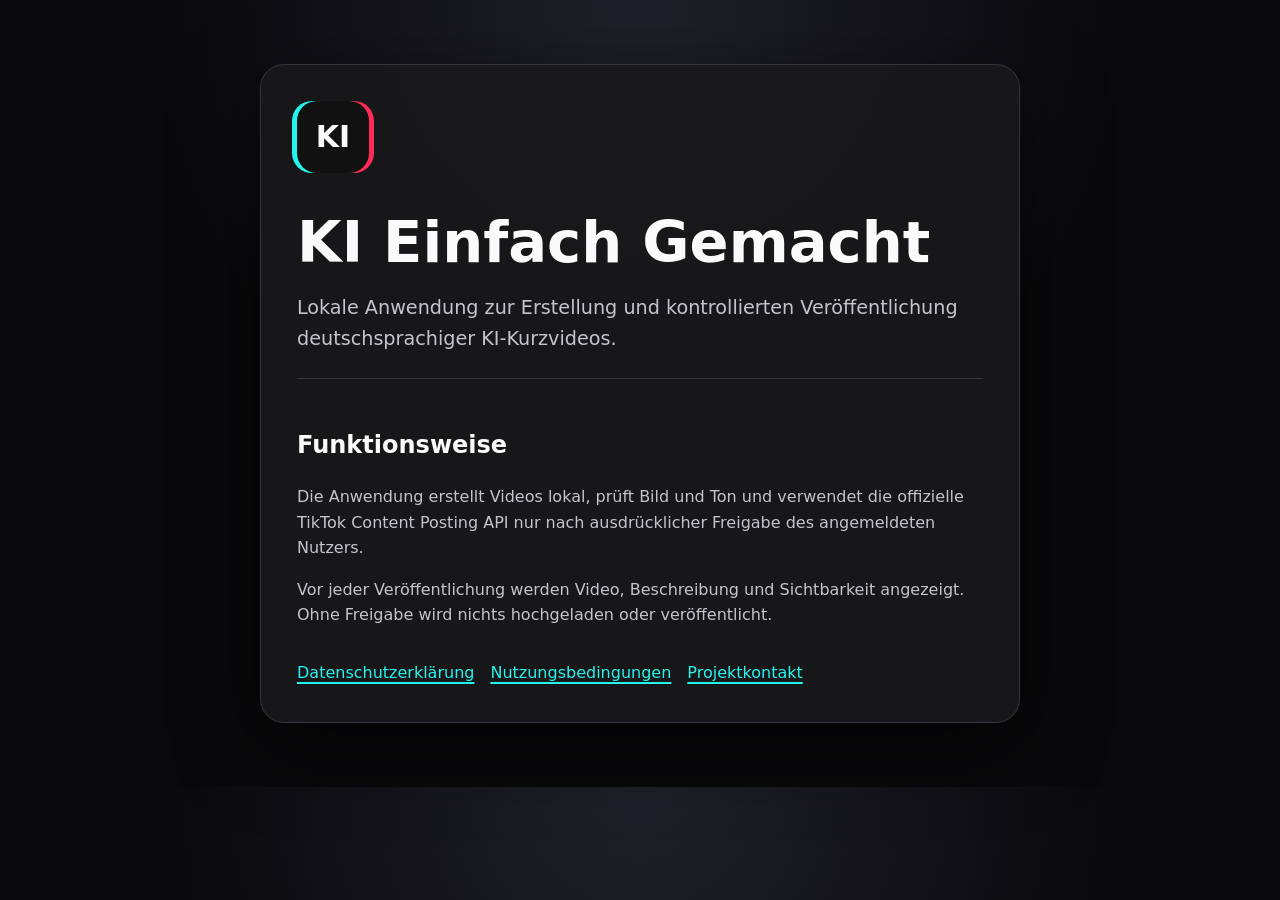
==== index.html @ 52e470fc "Add TikTok app information and legal pages" ====
<!doctype html>
<html lang="de">
<head>
  <meta charset="utf-8">
  <meta name="viewport" content="width=device-width,initial-scale=1">
  <title>KI Einfach Gemacht</title>
  <link rel="stylesheet" href="style.css">
</head>
<body>
  <main>
    <div class="mark">KI</div>
    <h1>KI Einfach Gemacht</h1>
    <p class="lead">Lokale Anwendung zur Erstellung und kontrollierten Veröffentlichung deutschsprachiger KI-Kurzvideos.</p>
    <section>
      <h2>Funktionsweise</h2>
      <p>Die Anwendung erstellt Videos lokal, prüft Bild und Ton und verwendet die offizielle TikTok Content Posting API nur nach ausdrücklicher Freigabe des angemeldeten Nutzers.</p>
      <p>Vor jeder Veröffentlichung werden Video, Beschreibung und Sichtbarkeit angezeigt. Ohne Freigabe wird nichts hochgeladen oder veröffentlicht.</p>
    </section>
    <nav><a href="privacy.html">Datenschutzerklärung</a><a href="terms.html">Nutzungsbedingungen</a><a href="https://github.com/singel544415/ki-einfach-gemacht-app">Projektkontakt</a></nav>
  </main>
</body>
</html>
---- style.css ----
:root{color-scheme:dark;--bg:#09090b;--card:#18181b;--text:#fafafa;--muted:#c4c4cc;--cyan:#25f4ee;--pink:#fe2c55}*{box-sizing:border-box}body{margin:0;background:radial-gradient(circle at top,#20202a,var(--bg) 48%);color:var(--text);font-family:system-ui,-apple-system,sans-serif;line-height:1.6}main{width:min(760px,calc(100% - 32px));margin:64px auto;padding:36px;background:rgba(24,24,27,.92);border:1px solid #34343c;border-radius:24px;box-shadow:0 24px 80px #0008}.mark{display:grid;place-items:center;width:72px;height:72px;border-radius:20px;background:#111;font-weight:900;font-size:30px;box-shadow:-5px 0 var(--cyan),5px 0 var(--pink)}h1{font-size:clamp(2rem,7vw,3.6rem);line-height:1.05;margin:.7em 0 .3em}h2{margin-top:1.6em}p{color:var(--muted)}.lead{font-size:1.2rem}nav{display:flex;flex-wrap:wrap;gap:16px;margin-top:32px}a{color:var(--cyan);text-decoration-thickness:2px;text-underline-offset:4px}section{border-top:1px solid #34343c;margin-top:24px;padding-top:8px}@media(max-width:520px){main{margin:20px auto;padding:24px;border-radius:18px}}
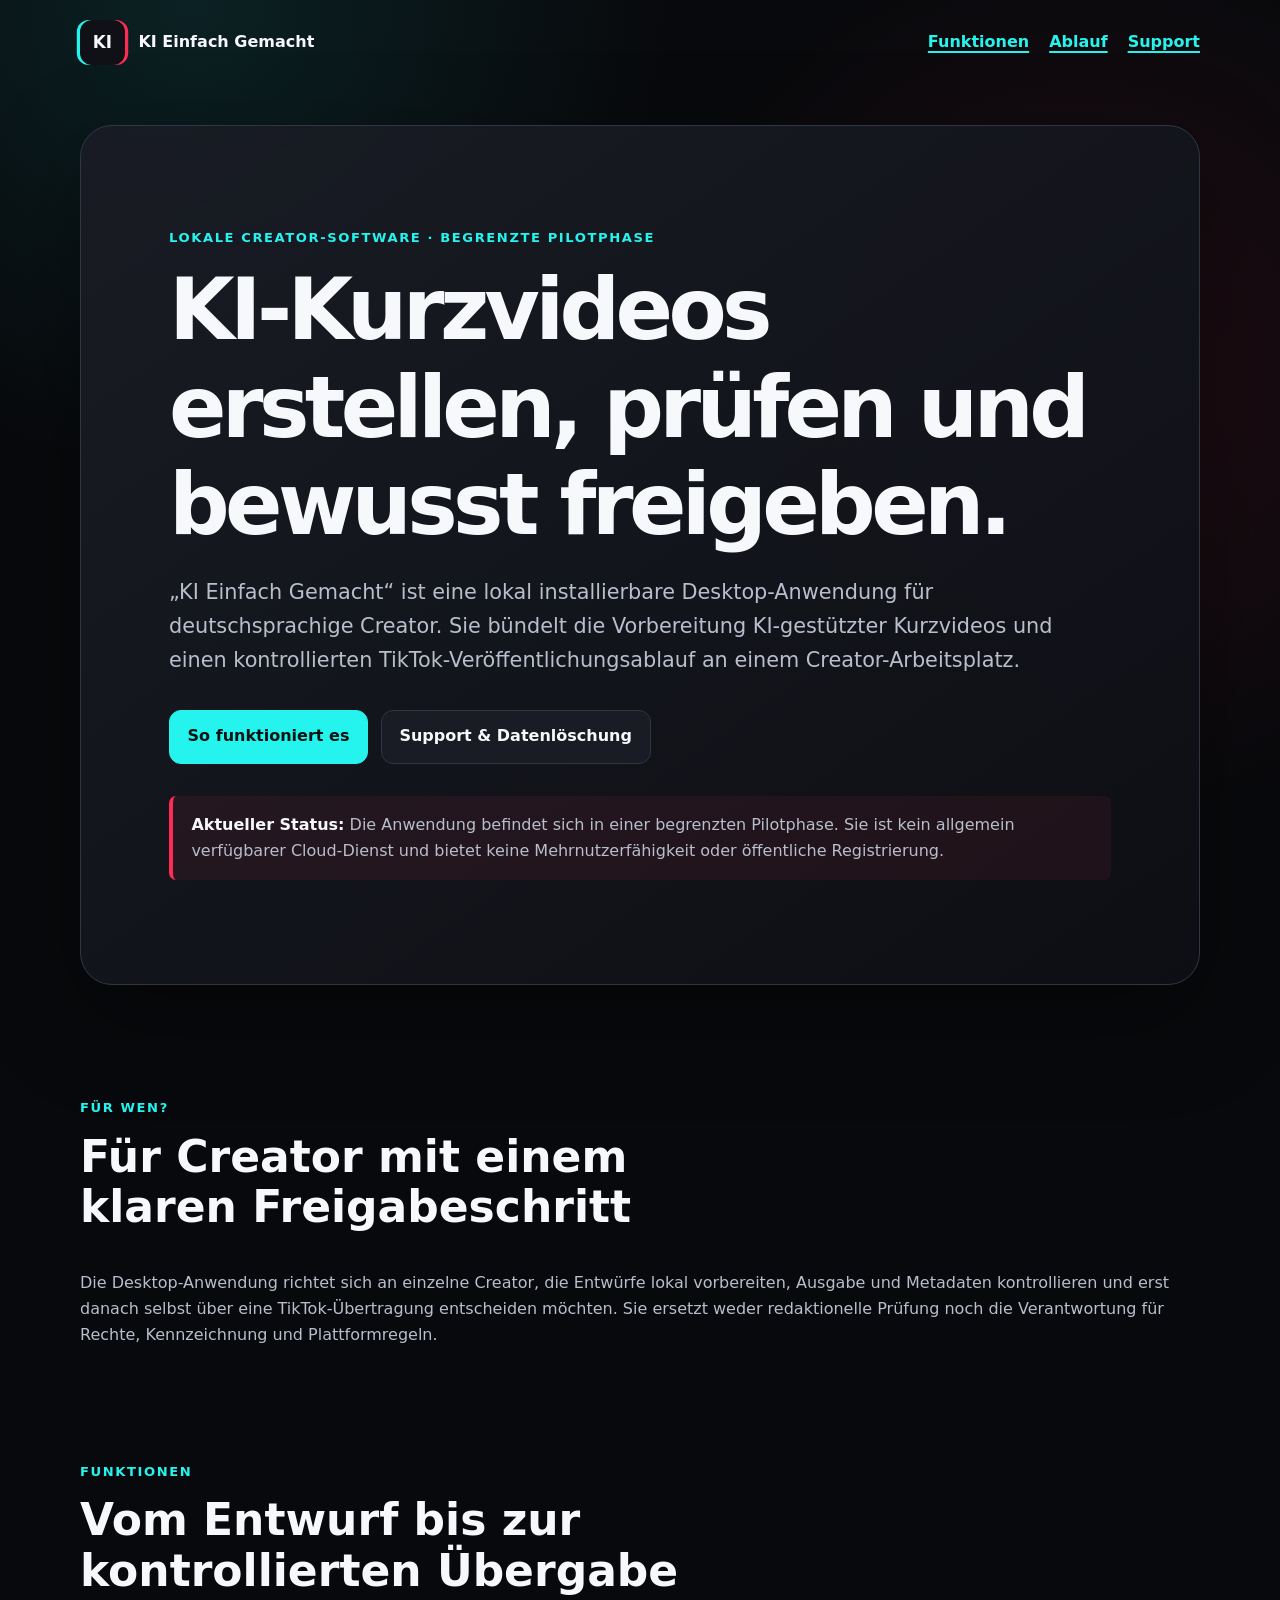
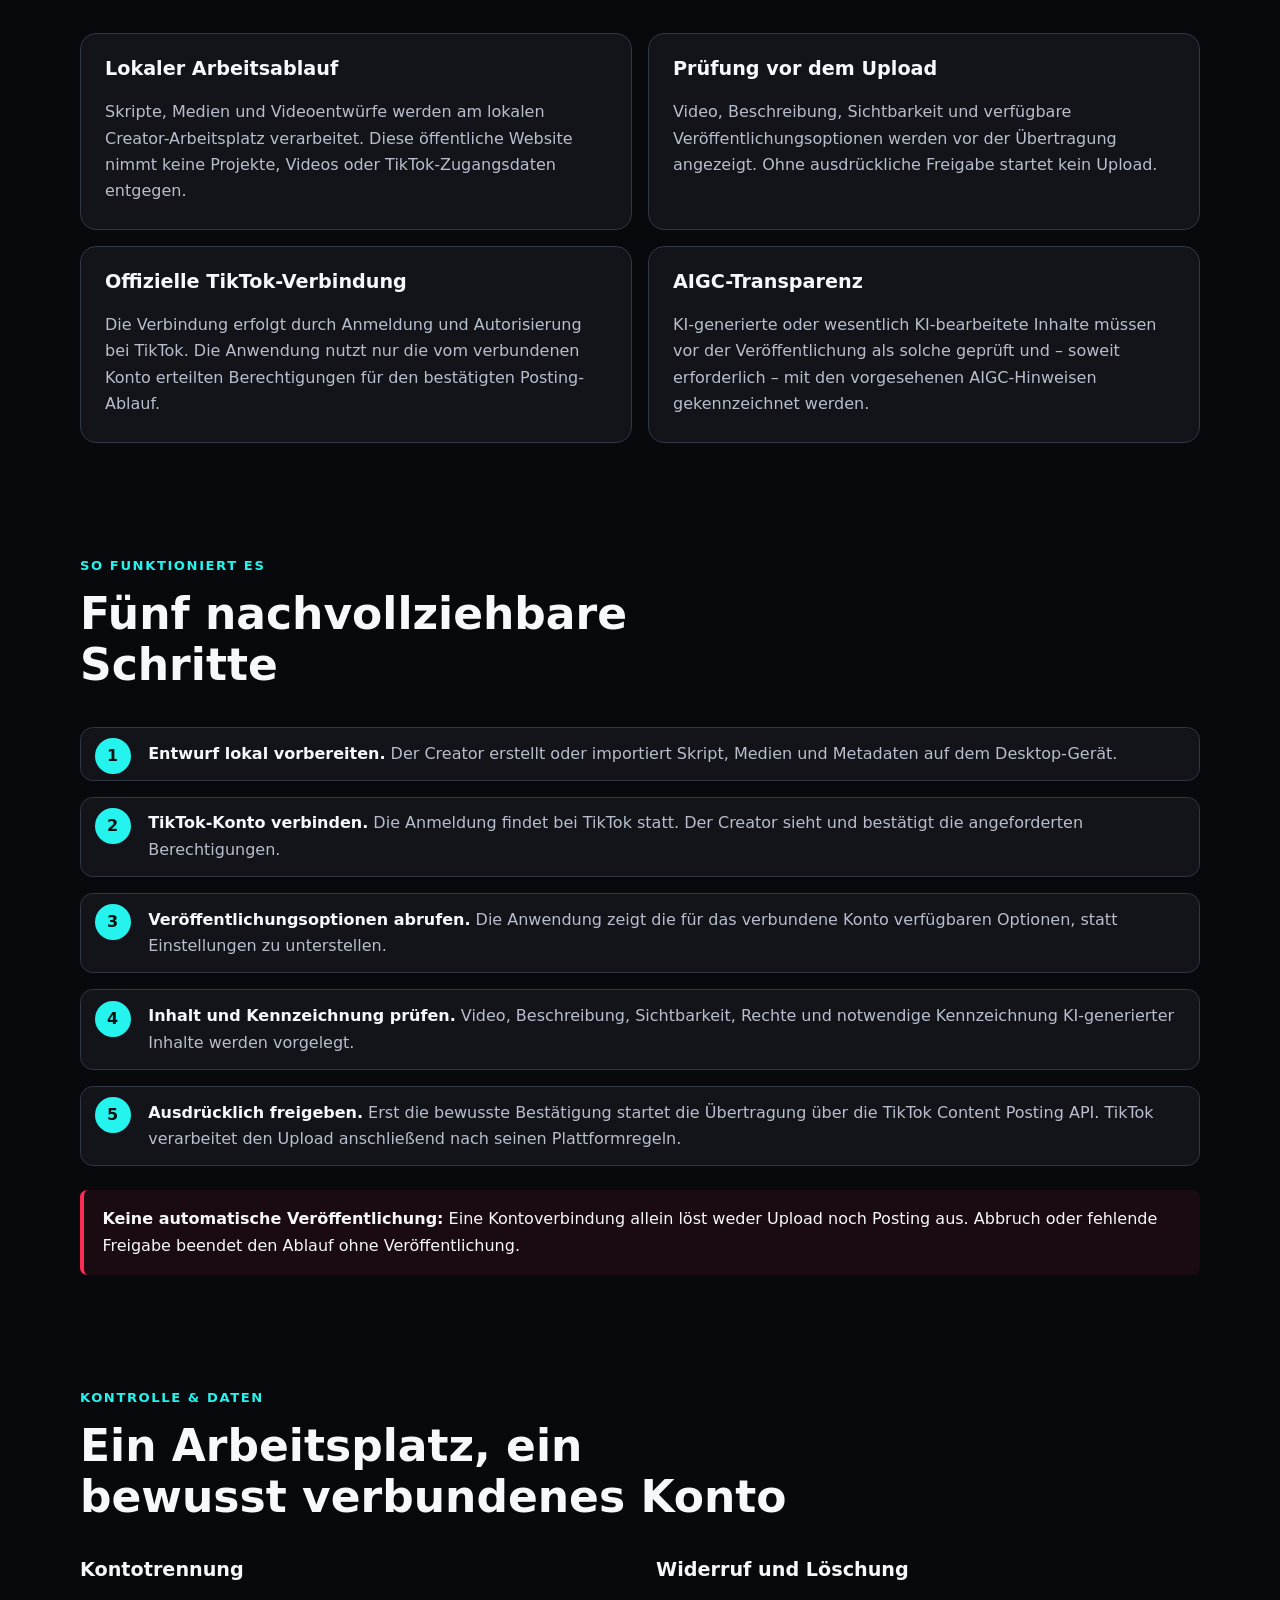
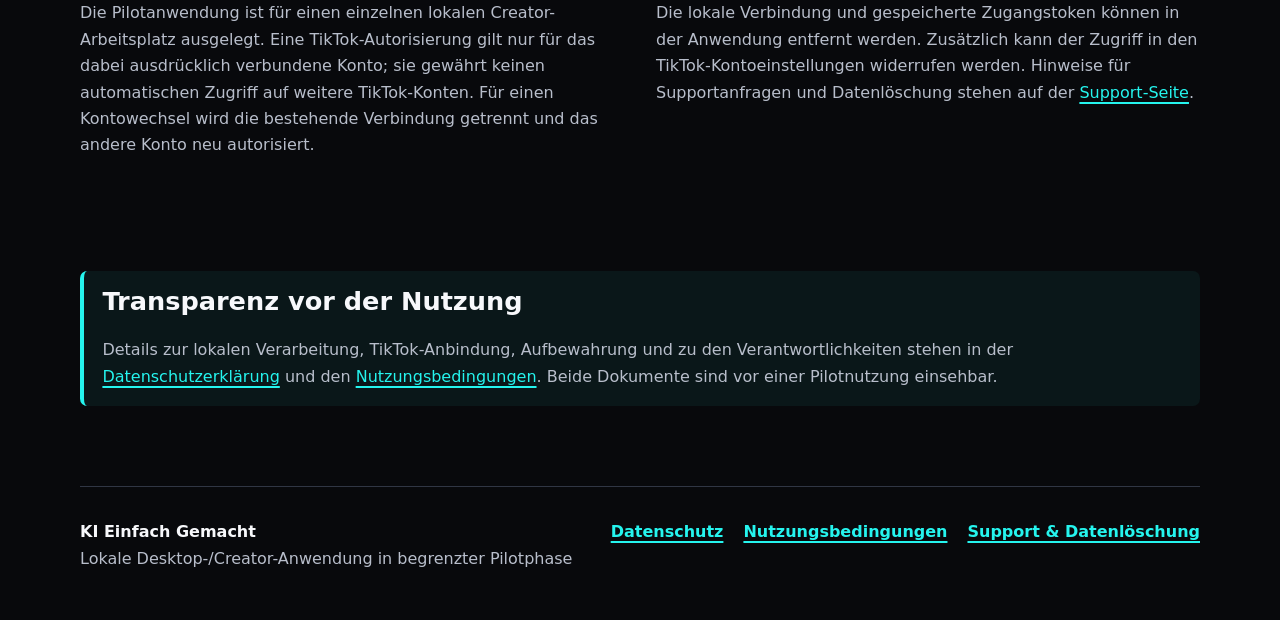
==== commit fe4ea2a3: "feat: expand TikTok review product website" ====
--- a/index.html
+++ b/index.html
@@ -2,21 +2,118 @@
 <html lang="de">
 <head>
   <meta charset="utf-8">
-  <meta name="viewport" content="width=device-width,initial-scale=1">
-  <title>KI Einfach Gemacht</title>
+  <meta name="viewport" content="width=device-width, initial-scale=1">
+  <meta name="description" content="KI Einfach Gemacht ist eine lokal installierbare Desktop-Anwendung für Creator, die KI-Kurzvideos prüfen und kontrolliert auf TikTok veröffentlichen.">
+  <title>KI Einfach Gemacht – lokale Creator-Desktop-Anwendung</title>
+  <link rel="icon" href="app-icon.png" type="image/png">
   <link rel="stylesheet" href="style.css">
 </head>
 <body>
-  <main>
-    <div class="mark">KI</div>
-    <h1>KI Einfach Gemacht</h1>
-    <p class="lead">Lokale Anwendung zur Erstellung und kontrollierten Veröffentlichung deutschsprachiger KI-Kurzvideos.</p>
-    <section>
-      <h2>Funktionsweise</h2>
-      <p>Die Anwendung erstellt Videos lokal, prüft Bild und Ton und verwendet die offizielle TikTok Content Posting API nur nach ausdrücklicher Freigabe des angemeldeten Nutzers.</p>
-      <p>Vor jeder Veröffentlichung werden Video, Beschreibung und Sichtbarkeit angezeigt. Ohne Freigabe wird nichts hochgeladen oder veröffentlicht.</p>
+  <a class="skip-link" href="#inhalt">Zum Hauptinhalt</a>
+  <header class="site-header">
+    <a class="brand" href="index.html" aria-label="KI Einfach Gemacht – Startseite">
+      <span class="mark" aria-hidden="true">KI</span>
+      <span>KI Einfach Gemacht</span>
+    </a>
+    <nav class="top-nav" aria-label="Hauptnavigation">
+      <a href="#funktionen">Funktionen</a>
+      <a href="#ablauf">Ablauf</a>
+      <a href="support.html">Support</a>
+    </nav>
+  </header>
+
+  <main id="inhalt">
+    <section class="hero" aria-labelledby="hero-title">
+      <p class="eyebrow">Lokale Creator-Software · begrenzte Pilotphase</p>
+      <h1 id="hero-title">KI-Kurzvideos erstellen, prüfen und bewusst freigeben.</h1>
+      <p class="lead">„KI Einfach Gemacht“ ist eine lokal installierbare Desktop-Anwendung für deutschsprachige Creator. Sie bündelt die Vorbereitung KI-gestützter Kurzvideos und einen kontrollierten TikTok-Veröffentlichungsablauf an einem Creator-Arbeitsplatz.</p>
+      <div class="actions" aria-label="Weiterführende Informationen">
+        <a class="button primary" href="#ablauf">So funktioniert es</a>
+        <a class="button secondary" href="support.html">Support &amp; Datenlöschung</a>
+      </div>
+      <p class="status-note"><strong>Aktueller Status:</strong> Die Anwendung befindet sich in einer begrenzten Pilotphase. Sie ist kein allgemein verfügbarer Cloud-Dienst und bietet keine Mehrnutzerfähigkeit oder öffentliche Registrierung.</p>
     </section>
-    <nav><a href="privacy.html">Datenschutzerklärung</a><a href="terms.html">Nutzungsbedingungen</a><a href="https://github.com/singel544415/ki-einfach-gemacht-app">Projektkontakt</a></nav>
+
+    <section id="zielgruppe" aria-labelledby="zielgruppe-title">
+      <div class="section-heading">
+        <p class="eyebrow">Für wen?</p>
+        <h2 id="zielgruppe-title">Für Creator mit einem klaren Freigabeschritt</h2>
+      </div>
+      <p>Die Desktop-Anwendung richtet sich an einzelne Creator, die Entwürfe lokal vorbereiten, Ausgabe und Metadaten kontrollieren und erst danach selbst über eine TikTok-Übertragung entscheiden möchten. Sie ersetzt weder redaktionelle Prüfung noch die Verantwortung für Rechte, Kennzeichnung und Plattformregeln.</p>
+    </section>
+
+    <section id="funktionen" aria-labelledby="funktionen-title">
+      <div class="section-heading">
+        <p class="eyebrow">Funktionen</p>
+        <h2 id="funktionen-title">Vom Entwurf bis zur kontrollierten Übergabe</h2>
+      </div>
+      <div class="card-grid">
+        <article class="card">
+          <h3>Lokaler Arbeitsablauf</h3>
+          <p>Skripte, Medien und Videoentwürfe werden am lokalen Creator-Arbeitsplatz verarbeitet. Diese öffentliche Website nimmt keine Projekte, Videos oder TikTok-Zugangsdaten entgegen.</p>
+        </article>
+        <article class="card">
+          <h3>Prüfung vor dem Upload</h3>
+          <p>Video, Beschreibung, Sichtbarkeit und verfügbare Veröffentlichungsoptionen werden vor der Übertragung angezeigt. Ohne ausdrückliche Freigabe startet kein Upload.</p>
+        </article>
+        <article class="card">
+          <h3>Offizielle TikTok-Verbindung</h3>
+          <p>Die Verbindung erfolgt durch Anmeldung und Autorisierung bei TikTok. Die Anwendung nutzt nur die vom verbundenen Konto erteilten Berechtigungen für den bestätigten Posting-Ablauf.</p>
+        </article>
+        <article class="card">
+          <h3>AIGC-Transparenz</h3>
+          <p>KI-generierte oder wesentlich KI-bearbeitete Inhalte müssen vor der Veröffentlichung als solche geprüft und – soweit erforderlich – mit den vorgesehenen AIGC-Hinweisen gekennzeichnet werden.</p>
+        </article>
+      </div>
+    </section>
+
+    <section id="ablauf" aria-labelledby="ablauf-title">
+      <div class="section-heading">
+        <p class="eyebrow">So funktioniert es</p>
+        <h2 id="ablauf-title">Fünf nachvollziehbare Schritte</h2>
+      </div>
+      <ol class="steps">
+        <li><strong>Entwurf lokal vorbereiten.</strong> Der Creator erstellt oder importiert Skript, Medien und Metadaten auf dem Desktop-Gerät.</li>
+        <li><strong>TikTok-Konto verbinden.</strong> Die Anmeldung findet bei TikTok statt. Der Creator sieht und bestätigt die angeforderten Berechtigungen.</li>
+        <li><strong>Veröffentlichungsoptionen abrufen.</strong> Die Anwendung zeigt die für das verbundene Konto verfügbaren Optionen, statt Einstellungen zu unterstellen.</li>
+        <li><strong>Inhalt und Kennzeichnung prüfen.</strong> Video, Beschreibung, Sichtbarkeit, Rechte und notwendige Kennzeichnung KI-generierter Inhalte werden vorgelegt.</li>
+        <li><strong>Ausdrücklich freigeben.</strong> Erst die bewusste Bestätigung startet die Übertragung über die TikTok Content Posting API. TikTok verarbeitet den Upload anschließend nach seinen Plattformregeln.</li>
+      </ol>
+      <aside class="callout" aria-label="Wichtiger Hinweis zur Veröffentlichung">
+        <strong>Keine automatische Veröffentlichung:</strong> Eine Kontoverbindung allein löst weder Upload noch Posting aus. Abbruch oder fehlende Freigabe beendet den Ablauf ohne Veröffentlichung.
+      </aside>
+    </section>
+
+    <section id="kontrolle" aria-labelledby="kontrolle-title">
+      <div class="section-heading">
+        <p class="eyebrow">Kontrolle &amp; Daten</p>
+        <h2 id="kontrolle-title">Ein Arbeitsplatz, ein bewusst verbundenes Konto</h2>
+      </div>
+      <div class="split">
+        <div>
+          <h3>Kontotrennung</h3>
+          <p>Die Pilotanwendung ist für einen einzelnen lokalen Creator-Arbeitsplatz ausgelegt. Eine TikTok-Autorisierung gilt nur für das dabei ausdrücklich verbundene Konto; sie gewährt keinen automatischen Zugriff auf weitere TikTok-Konten. Für einen Kontowechsel wird die bestehende Verbindung getrennt und das andere Konto neu autorisiert.</p>
+        </div>
+        <div>
+          <h3>Widerruf und Löschung</h3>
+          <p>Die lokale Verbindung und gespeicherte Zugangstoken können in der Anwendung entfernt werden. Zusätzlich kann der Zugriff in den TikTok-Kontoeinstellungen widerrufen werden. Hinweise für Supportanfragen und Datenlöschung stehen auf der <a href="support.html">Support-Seite</a>.</p>
+        </div>
+      </div>
+    </section>
+
+    <section class="legal-panel" aria-labelledby="rechtliches-title">
+      <h2 id="rechtliches-title">Transparenz vor der Nutzung</h2>
+      <p>Details zur lokalen Verarbeitung, TikTok-Anbindung, Aufbewahrung und zu den Verantwortlichkeiten stehen in der <a href="privacy.html">Datenschutzerklärung</a> und den <a href="terms.html">Nutzungsbedingungen</a>. Beide Dokumente sind vor einer Pilotnutzung einsehbar.</p>
+    </section>
   </main>
+
+  <footer>
+    <p><strong>KI Einfach Gemacht</strong><br><span class="muted">Lokale Desktop-/Creator-Anwendung in begrenzter Pilotphase</span></p>
+    <nav aria-label="Rechtliches und Support">
+      <a href="privacy.html">Datenschutz</a>
+      <a href="terms.html">Nutzungsbedingungen</a>
+      <a href="support.html">Support &amp; Datenlöschung</a>
+    </nav>
+  </footer>
 </body>
 </html>
--- a/style.css
+++ b/style.css
@@ -1 +1,302 @@
-:root{color-scheme:dark;--bg:#09090b;--card:#18181b;--text:#fafafa;--muted:#c4c4cc;--cyan:#25f4ee;--pink:#fe2c55}*{box-sizing:border-box}body{margin:0;background:radial-gradient(circle at top,#20202a,var(--bg) 48%);color:var(--text);font-family:system-ui,-apple-system,sans-serif;line-height:1.6}main{width:min(760px,calc(100% - 32px));margin:64px auto;padding:36px;background:rgba(24,24,27,.92);border:1px solid #34343c;border-radius:24px;box-shadow:0 24px 80px #0008}.mark{display:grid;place-items:center;width:72px;height:72px;border-radius:20px;background:#111;font-weight:900;font-size:30px;box-shadow:-5px 0 var(--cyan),5px 0 var(--pink)}h1{font-size:clamp(2rem,7vw,3.6rem);line-height:1.05;margin:.7em 0 .3em}h2{margin-top:1.6em}p{color:var(--muted)}.lead{font-size:1.2rem}nav{display:flex;flex-wrap:wrap;gap:16px;margin-top:32px}a{color:var(--cyan);text-decoration-thickness:2px;text-underline-offset:4px}section{border-top:1px solid #34343c;margin-top:24px;padding-top:8px}@media(max-width:520px){main{margin:20px auto;padding:24px;border-radius:18px}}+:root {
+  color-scheme: dark;
+  --bg: #08090c;
+  --surface: #12141a;
+  --surface-2: #191c24;
+  --text: #f7f8fb;
+  --muted: #b8becb;
+  --line: #303644;
+  --cyan: #25f4ee;
+  --pink: #fe2c55;
+  --focus: #ffd166;
+  --max: 1120px;
+}
+
+* { box-sizing: border-box; }
+
+html { scroll-behavior: smooth; }
+
+body {
+  margin: 0;
+  min-width: 280px;
+  background:
+    radial-gradient(circle at 15% 0, rgba(37, 244, 238, .10), transparent 30rem),
+    radial-gradient(circle at 85% 10%, rgba(254, 44, 85, .10), transparent 28rem),
+    var(--bg);
+  color: var(--text);
+  font-family: system-ui, -apple-system, BlinkMacSystemFont, "Segoe UI", sans-serif;
+  font-size: 1rem;
+  line-height: 1.65;
+}
+
+a {
+  color: var(--cyan);
+  text-decoration-thickness: .12em;
+  text-underline-offset: .22em;
+}
+
+a:hover { color: #91fffb; }
+
+a:focus-visible,
+button:focus-visible {
+  outline: 3px solid var(--focus);
+  outline-offset: 4px;
+  border-radius: 4px;
+}
+
+.skip-link {
+  position: fixed;
+  z-index: 20;
+  top: 1rem;
+  left: 1rem;
+  padding: .7rem 1rem;
+  background: var(--focus);
+  color: #15100a;
+  font-weight: 800;
+  transform: translateY(-180%);
+  transition: transform .15s ease;
+}
+
+.skip-link:focus { transform: translateY(0); }
+
+.site-header,
+main,
+footer {
+  width: min(var(--max), calc(100% - 2rem));
+  margin-inline: auto;
+}
+
+.site-header {
+  display: flex;
+  align-items: center;
+  justify-content: space-between;
+  gap: 1.5rem;
+  padding-block: 1.25rem;
+}
+
+.brand {
+  display: inline-flex;
+  align-items: center;
+  gap: .85rem;
+  color: var(--text);
+  font-weight: 800;
+  text-decoration: none;
+}
+
+.mark {
+  display: inline-grid;
+  place-items: center;
+  flex: 0 0 auto;
+  width: 2.8rem;
+  height: 2.8rem;
+  border-radius: .75rem;
+  background: #101116;
+  box-shadow: -.2rem 0 var(--cyan), .2rem 0 var(--pink);
+  font-size: 1.05rem;
+}
+
+.top-nav,
+footer nav {
+  display: flex;
+  flex-wrap: wrap;
+  gap: .75rem 1.25rem;
+}
+
+.top-nav a,
+footer a { font-weight: 650; }
+
+main { padding-block: 2.5rem 5rem; }
+
+.hero {
+  padding: clamp(2rem, 7vw, 5.5rem);
+  border: 1px solid var(--line);
+  border-radius: 2rem;
+  background: linear-gradient(145deg, rgba(25, 28, 36, .98), rgba(13, 15, 20, .96));
+  box-shadow: 0 2rem 6rem rgba(0, 0, 0, .35);
+}
+
+h1,
+h2,
+h3 {
+  margin-top: 0;
+  color: var(--text);
+  line-height: 1.15;
+  text-wrap: balance;
+}
+
+h1 {
+  max-width: 16ch;
+  margin-bottom: 1.25rem;
+  font-size: clamp(2.35rem, 7vw, 5.3rem);
+  letter-spacing: -.055em;
+}
+
+.document h1 {
+  max-width: 20ch;
+  font-size: clamp(2.25rem, 6vw, 4.2rem);
+}
+
+h2 { font-size: clamp(1.7rem, 4vw, 2.75rem); }
+h3 { font-size: 1.2rem; }
+
+p,
+li { color: var(--muted); }
+
+strong { color: var(--text); }
+
+.lead {
+  max-width: 72ch;
+  font-size: clamp(1.1rem, 2vw, 1.3rem);
+}
+
+.eyebrow {
+  margin-bottom: .8rem;
+  color: var(--cyan);
+  font-size: .82rem;
+  font-weight: 850;
+  letter-spacing: .12em;
+  text-transform: uppercase;
+}
+
+.actions {
+  display: flex;
+  flex-wrap: wrap;
+  gap: .8rem;
+  margin-block: 2rem;
+}
+
+.button {
+  display: inline-block;
+  padding: .8rem 1.1rem;
+  border: 1px solid var(--line);
+  border-radius: .75rem;
+  font-weight: 800;
+  text-decoration: none;
+}
+
+.button.primary { background: var(--cyan); color: #031413; border-color: var(--cyan); }
+.button.primary:hover { background: #91fffb; color: #031413; }
+.button.secondary { background: var(--surface-2); color: var(--text); }
+
+.status-note,
+.callout,
+.legal-panel {
+  padding: 1rem 1.15rem;
+  border-left: .25rem solid var(--pink);
+  border-radius: .45rem;
+  background: rgba(254, 44, 85, .07);
+}
+
+main > section:not(.hero) {
+  margin-top: clamp(4rem, 9vw, 7rem);
+  scroll-margin-top: 2rem;
+}
+
+.section-heading { max-width: 760px; margin-bottom: 2rem; }
+
+.card-grid {
+  display: grid;
+  grid-template-columns: repeat(2, minmax(0, 1fr));
+  gap: 1rem;
+}
+
+.card {
+  padding: 1.5rem;
+  border: 1px solid var(--line);
+  border-radius: 1rem;
+  background: var(--surface);
+}
+
+.card p:last-child,
+.split p:last-child { margin-bottom: 0; }
+
+.steps {
+  display: grid;
+  gap: 1rem;
+  margin: 0 0 1.5rem;
+  padding: 0;
+  list-style: none;
+  counter-reset: steps;
+}
+
+.steps li {
+  position: relative;
+  min-height: 3.3rem;
+  padding: .8rem 1rem .8rem 4.2rem;
+  border: 1px solid var(--line);
+  border-radius: .8rem;
+  background: var(--surface);
+  counter-increment: steps;
+}
+
+.steps li::before {
+  position: absolute;
+  top: .65rem;
+  left: .85rem;
+  display: grid;
+  place-items: center;
+  width: 2.25rem;
+  height: 2.25rem;
+  border-radius: 50%;
+  background: var(--cyan);
+  color: #031413;
+  font-weight: 900;
+  content: counter(steps);
+}
+
+.steps.compact { margin-top: 1.25rem; }
+
+.split {
+  display: grid;
+  grid-template-columns: repeat(2, minmax(0, 1fr));
+  gap: 2rem;
+}
+
+.legal-panel { border-left-color: var(--cyan); background: rgba(37, 244, 238, .06); }
+.legal-panel h2 { font-size: 1.6rem; }
+.legal-panel p:last-child { margin-bottom: 0; }
+
+.document { max-width: 850px; }
+.document > section { margin-top: 3.2rem; padding-top: 2rem; border-top: 1px solid var(--line); }
+.document h2 { font-size: clamp(1.45rem, 3vw, 2rem); }
+.document h3 { margin-top: 2rem; }
+.meta { margin-bottom: 2rem; }
+
+footer {
+  display: flex;
+  align-items: flex-start;
+  justify-content: space-between;
+  gap: 2rem;
+  padding-block: 2rem 3rem;
+  border-top: 1px solid var(--line);
+}
+
+footer p { margin: 0; }
+.muted { color: var(--muted); }
+
+@media (max-width: 720px) {
+  .site-header,
+  footer { align-items: flex-start; flex-direction: column; }
+  .top-nav { width: 100%; padding-top: .75rem; border-top: 1px solid var(--line); }
+  main { padding-top: 1.25rem; }
+  .hero { padding: 1.5rem; border-radius: 1.2rem; }
+  .card-grid,
+  .split { grid-template-columns: 1fr; }
+  .split { gap: 1rem; }
+}
+
+@media (max-width: 420px) {
+  .site-header,
+  main,
+  footer { width: min(100% - 1.1rem, var(--max)); }
+  .brand { font-size: .92rem; }
+  h1 { font-size: 2.3rem; }
+  .actions { flex-direction: column; }
+  .button { text-align: center; }
+  .steps li { padding-left: 3.8rem; }
+}
+
+@media (prefers-reduced-motion: reduce) {
+  html { scroll-behavior: auto; }
+  *, *::before, *::after { transition-duration: .01ms !important; }
+}
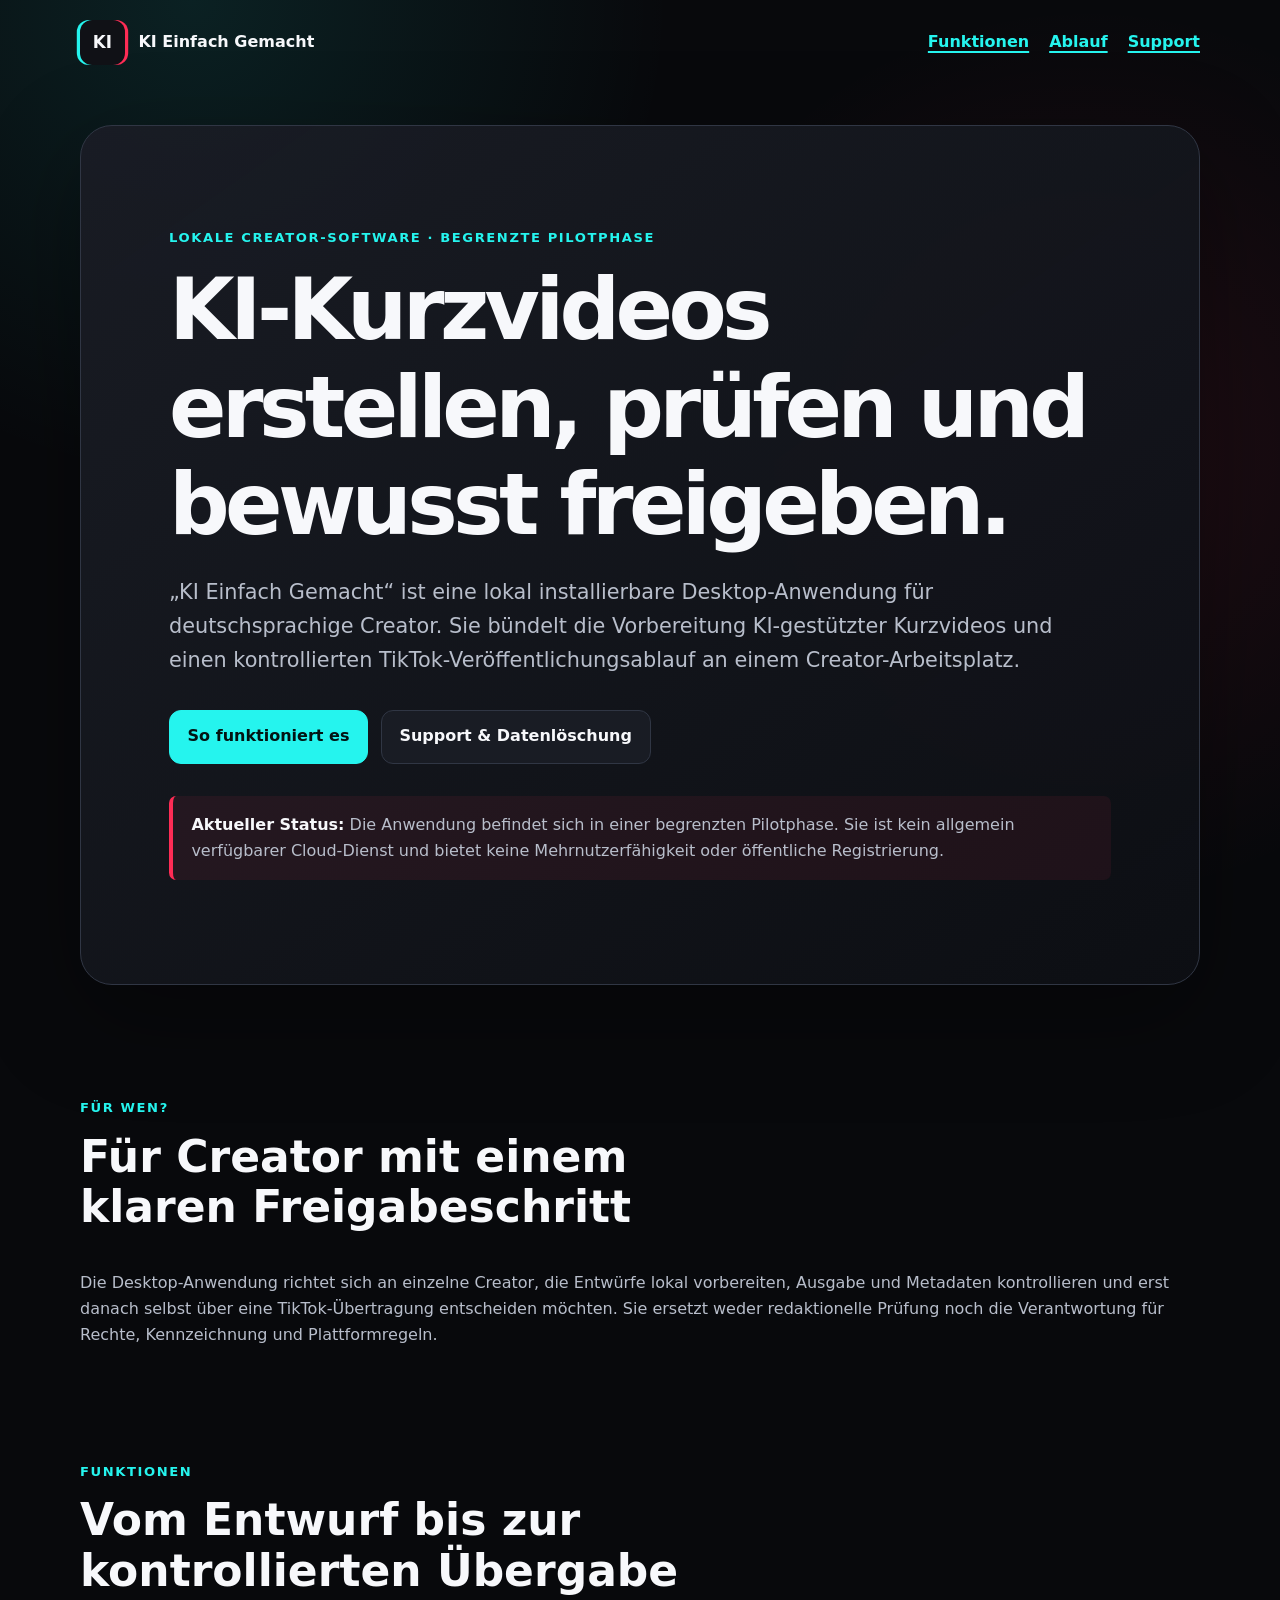
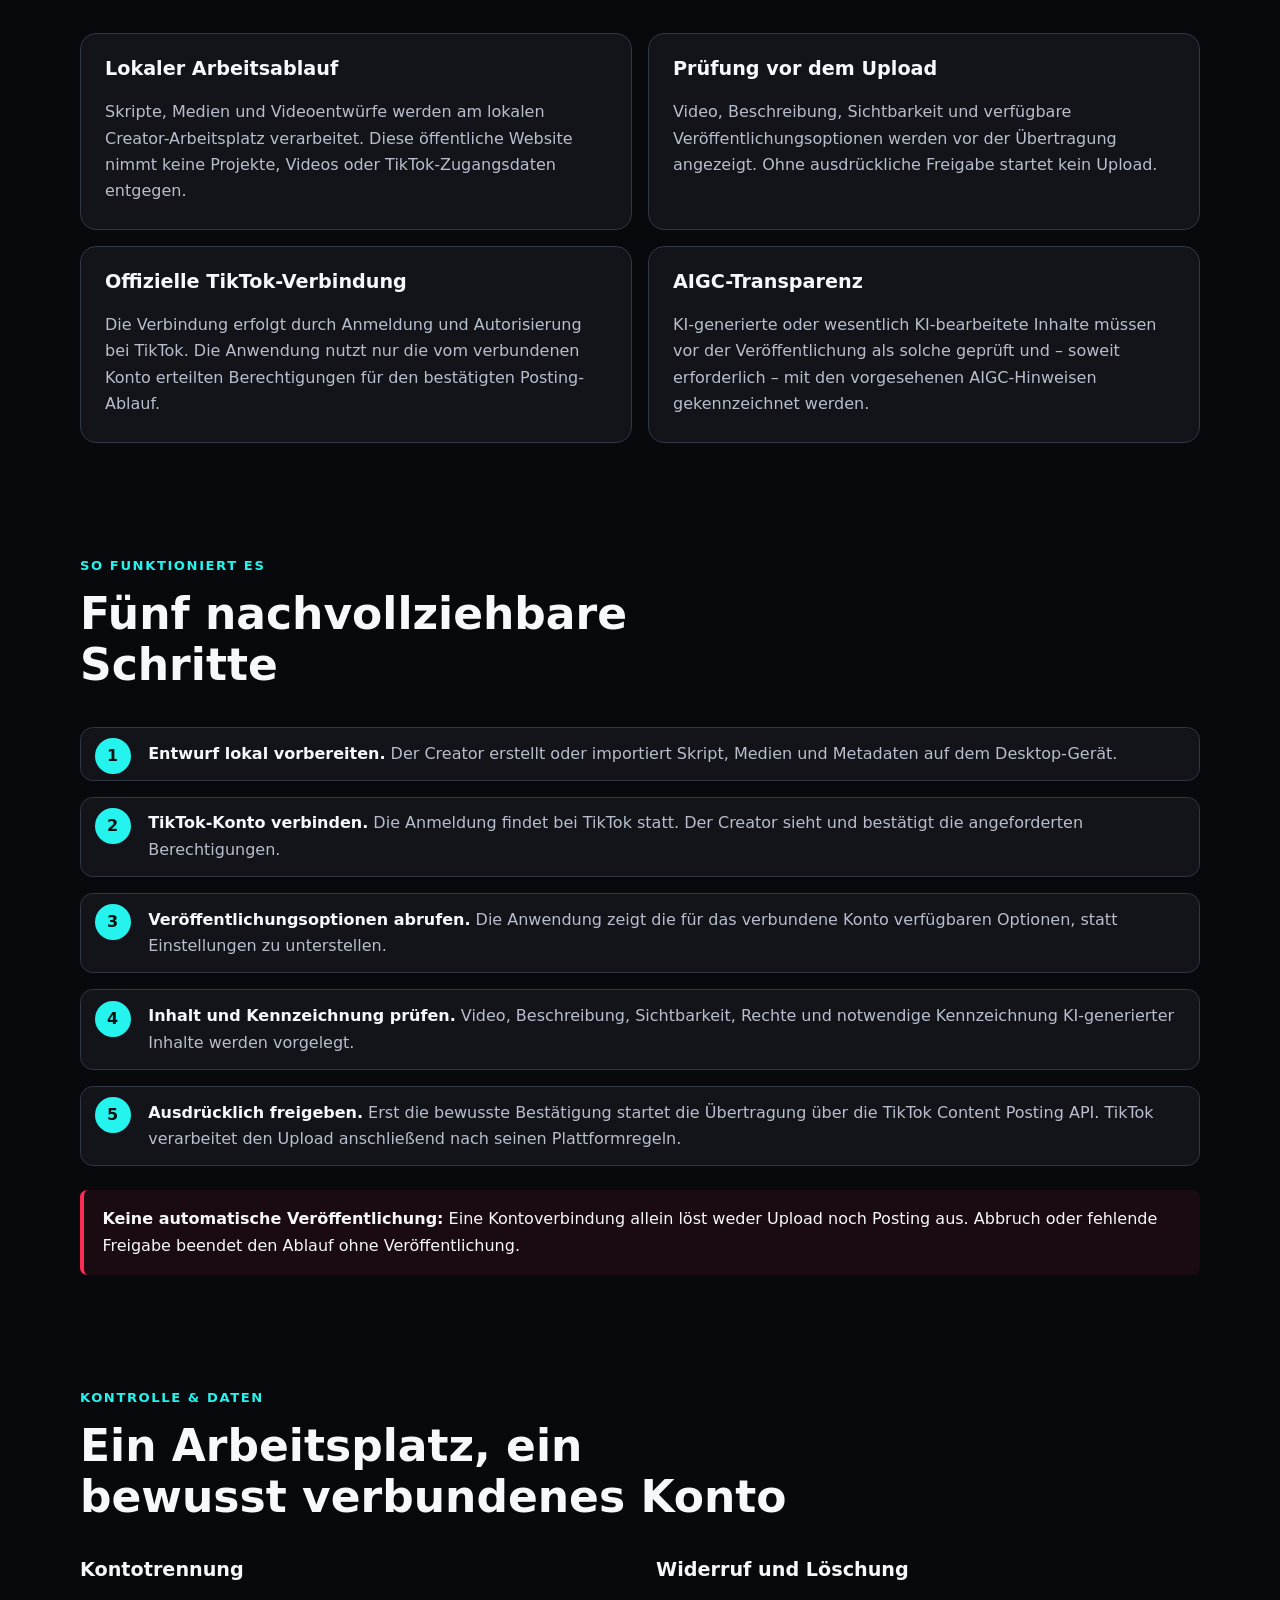
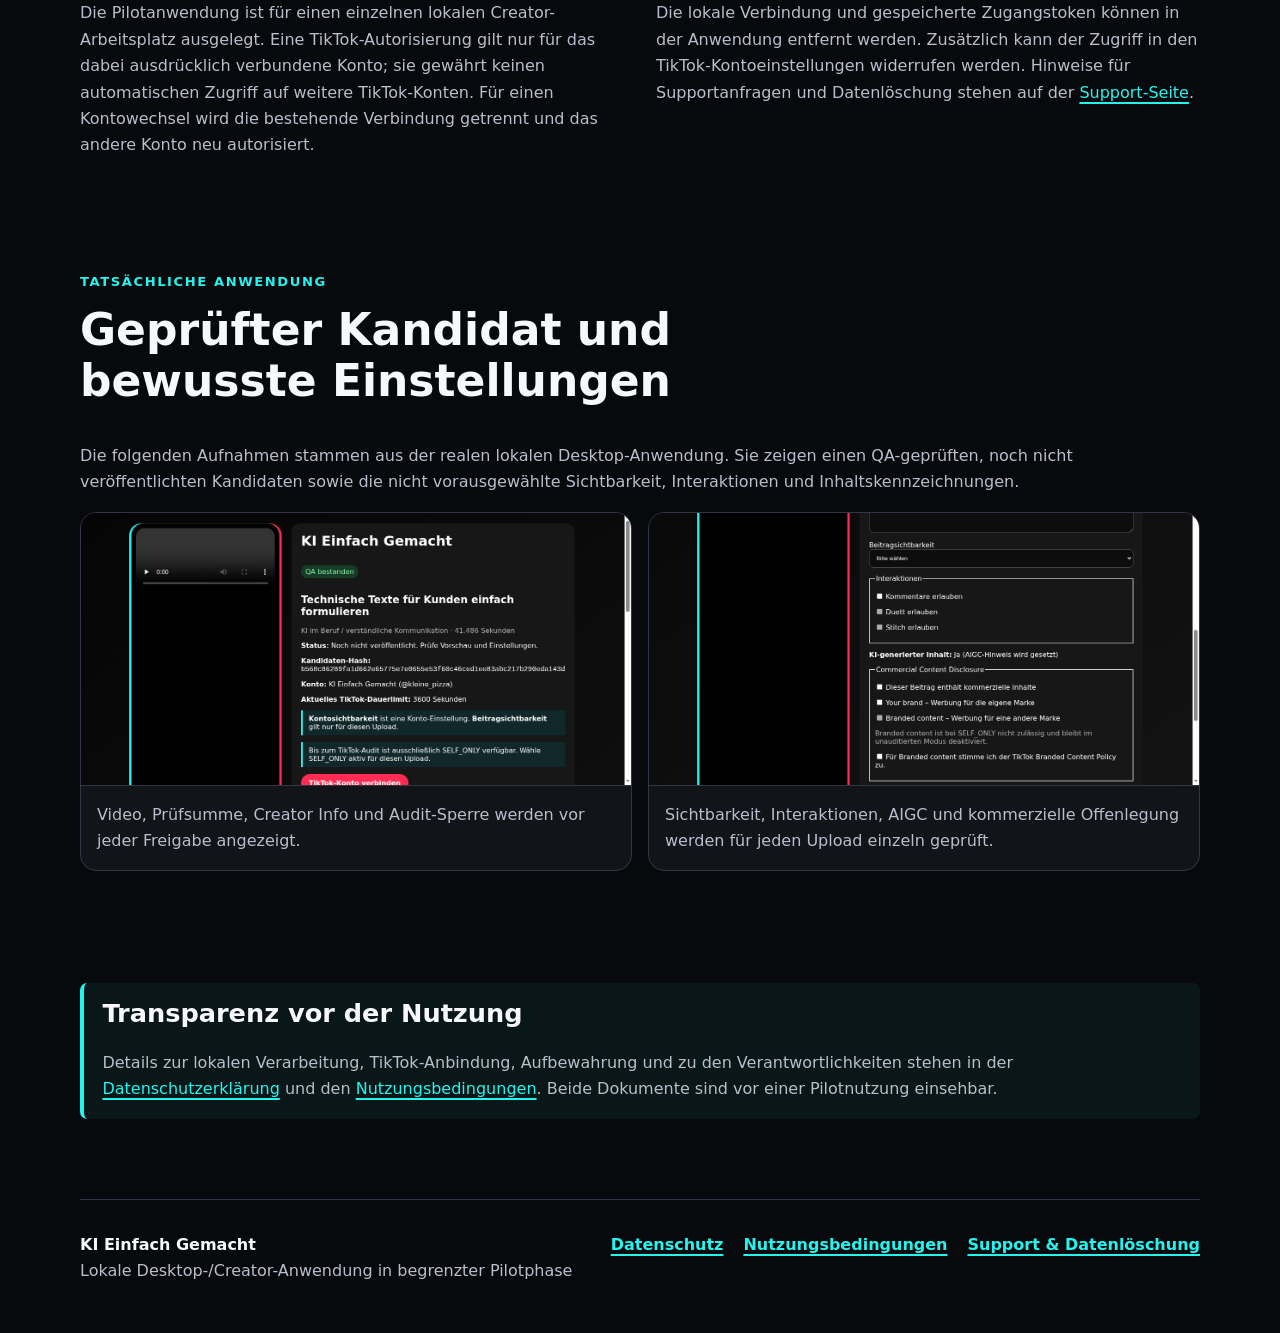
==== commit 2bacde82: "feat: show real review interface screenshots" ====
--- a/index.html
+++ b/index.html
@@ -101,6 +101,24 @@
       </div>
     </section>
 
+    <section id="ansichten" aria-labelledby="ansichten-title">
+      <div class="section-heading">
+        <p class="eyebrow">Tatsächliche Anwendung</p>
+        <h2 id="ansichten-title">Geprüfter Kandidat und bewusste Einstellungen</h2>
+      </div>
+      <p>Die folgenden Aufnahmen stammen aus der realen lokalen Desktop-Anwendung. Sie zeigen einen QA-geprüften, noch nicht veröffentlichten Kandidaten sowie die nicht vorausgewählte Sichtbarkeit, Interaktionen und Inhaltskennzeichnungen.</p>
+      <div class="screenshot-grid">
+        <figure class="screenshot-card">
+          <img src="assets/review-candidate.png" alt="Lokale Freigabeoberfläche mit Videovorschau, QA-Status, Creator Info und SELF_ONLY-Hinweis" loading="lazy">
+          <figcaption>Video, Prüfsumme, Creator Info und Audit-Sperre werden vor jeder Freigabe angezeigt.</figcaption>
+        </figure>
+        <figure class="screenshot-card">
+          <img src="assets/review-settings.png" alt="Lokale Freigabeoberfläche mit aktiver Sichtbarkeitswahl, Interaktionen, AIGC und Commercial Content Disclosure" loading="lazy">
+          <figcaption>Sichtbarkeit, Interaktionen, AIGC und kommerzielle Offenlegung werden für jeden Upload einzeln geprüft.</figcaption>
+        </figure>
+      </div>
+    </section>
+
     <section class="legal-panel" aria-labelledby="rechtliches-title">
       <h2 id="rechtliches-title">Transparenz vor der Nutzung</h2>
       <p>Details zur lokalen Verarbeitung, TikTok-Anbindung, Aufbewahrung und zu den Verantwortlichkeiten stehen in der <a href="privacy.html">Datenschutzerklärung</a> und den <a href="terms.html">Nutzungsbedingungen</a>. Beide Dokumente sind vor einer Pilotnutzung einsehbar.</p>
--- a/style.css
+++ b/style.css
@@ -252,6 +252,32 @@
   gap: 2rem;
 }
 
+.screenshot-grid {
+  display: grid;
+  grid-template-columns: repeat(2, minmax(0, 1fr));
+  gap: 1rem;
+}
+
+.screenshot-card {
+  margin: 0;
+  overflow: hidden;
+  border: 1px solid var(--line);
+  border-radius: 1rem;
+  background: var(--surface);
+}
+
+.screenshot-card img {
+  display: block;
+  width: 100%;
+  height: auto;
+  border-bottom: 1px solid var(--line);
+}
+
+.screenshot-card figcaption {
+  padding: 1rem;
+  color: var(--muted);
+}
+
 .legal-panel { border-left-color: var(--cyan); background: rgba(37, 244, 238, .06); }
 .legal-panel h2 { font-size: 1.6rem; }
 .legal-panel p:last-child { margin-bottom: 0; }
@@ -281,7 +307,8 @@
   main { padding-top: 1.25rem; }
   .hero { padding: 1.5rem; border-radius: 1.2rem; }
   .card-grid,
-  .split { grid-template-columns: 1fr; }
+  .split,
+  .screenshot-grid { grid-template-columns: 1fr; }
   .split { gap: 1rem; }
 }
 
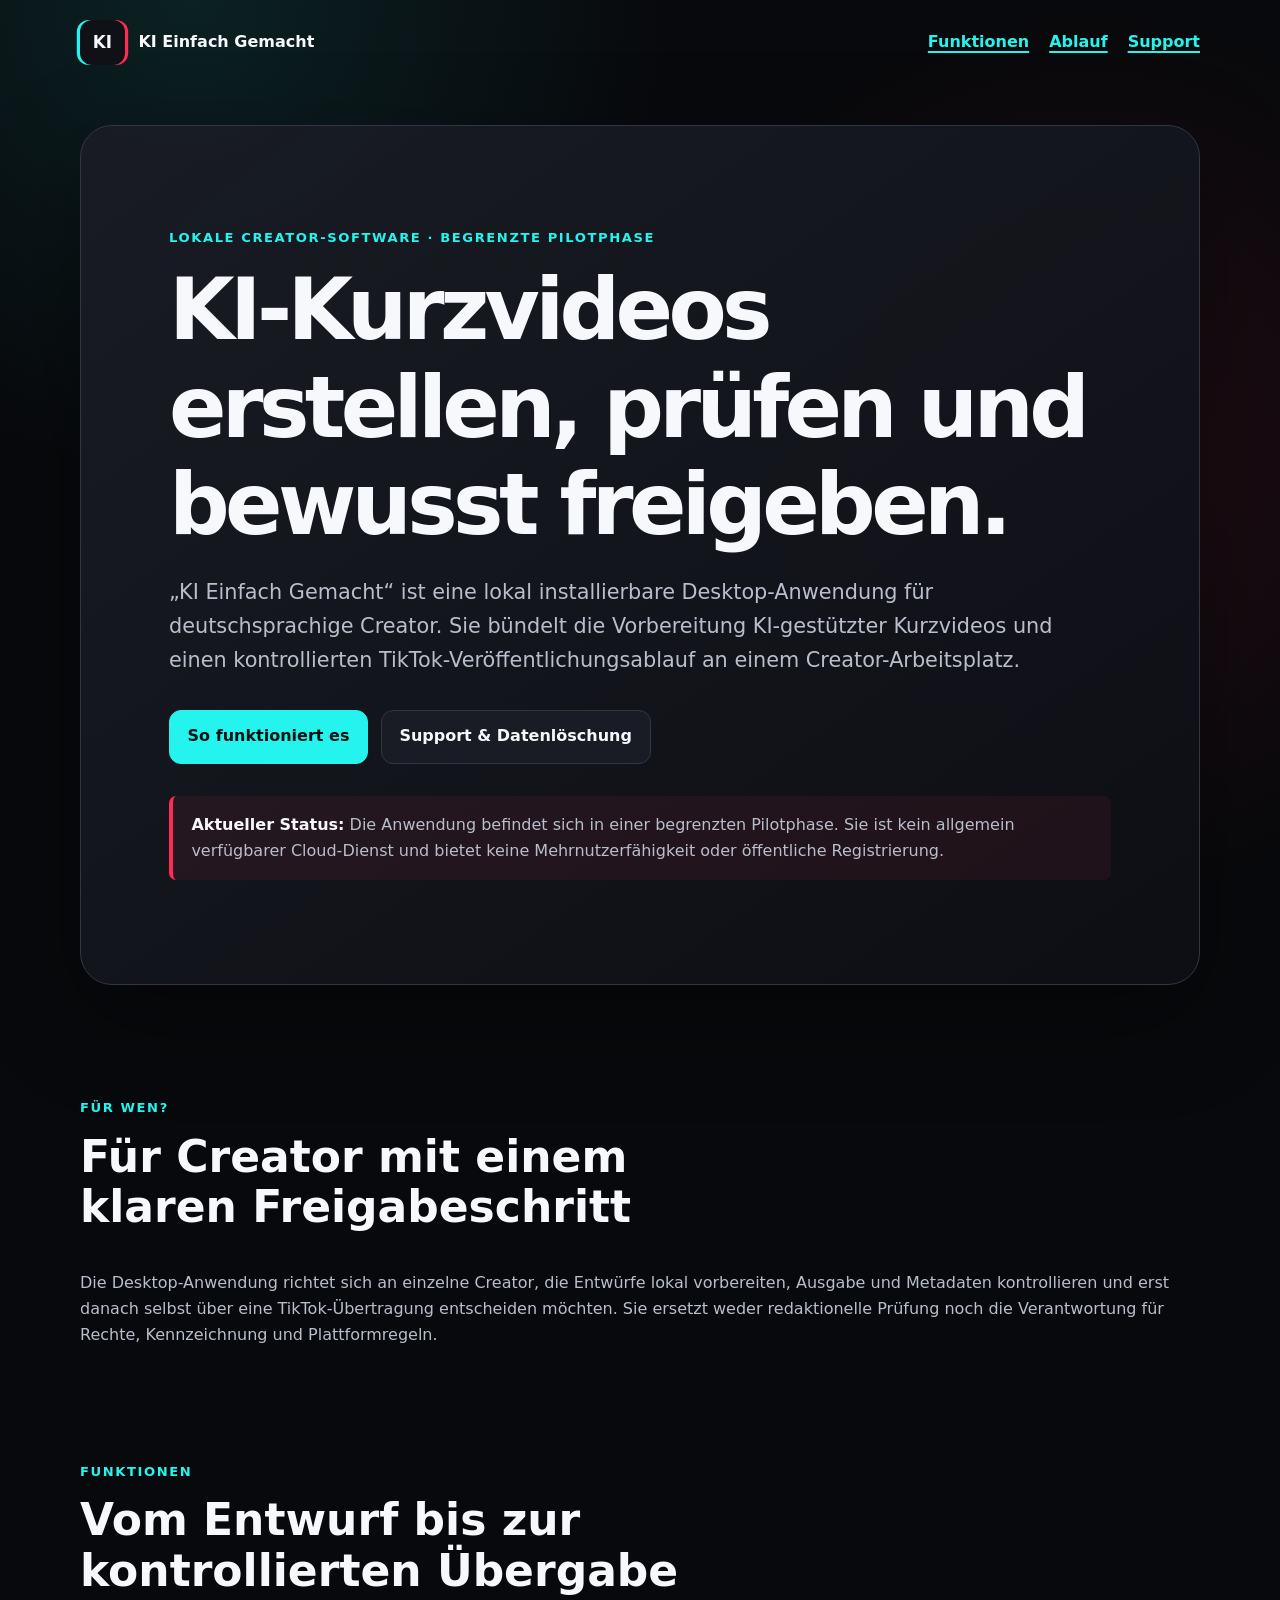
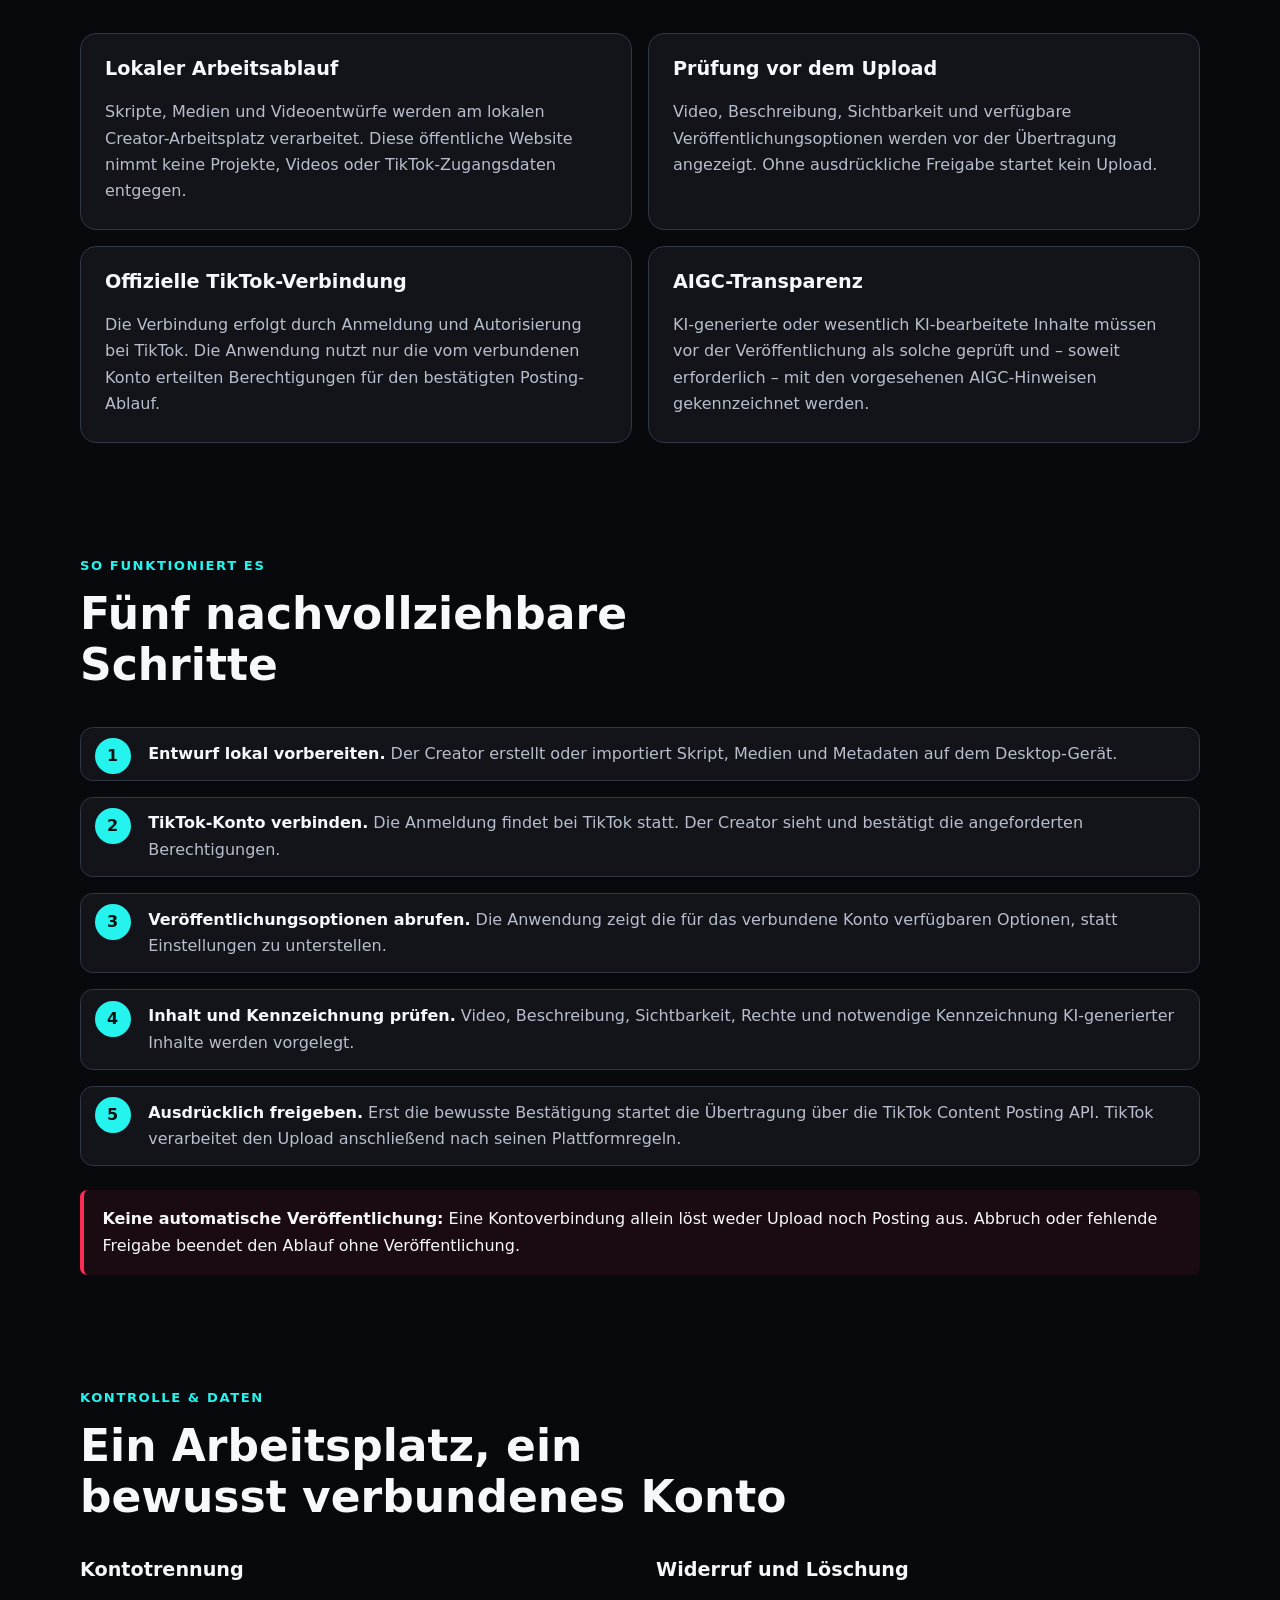
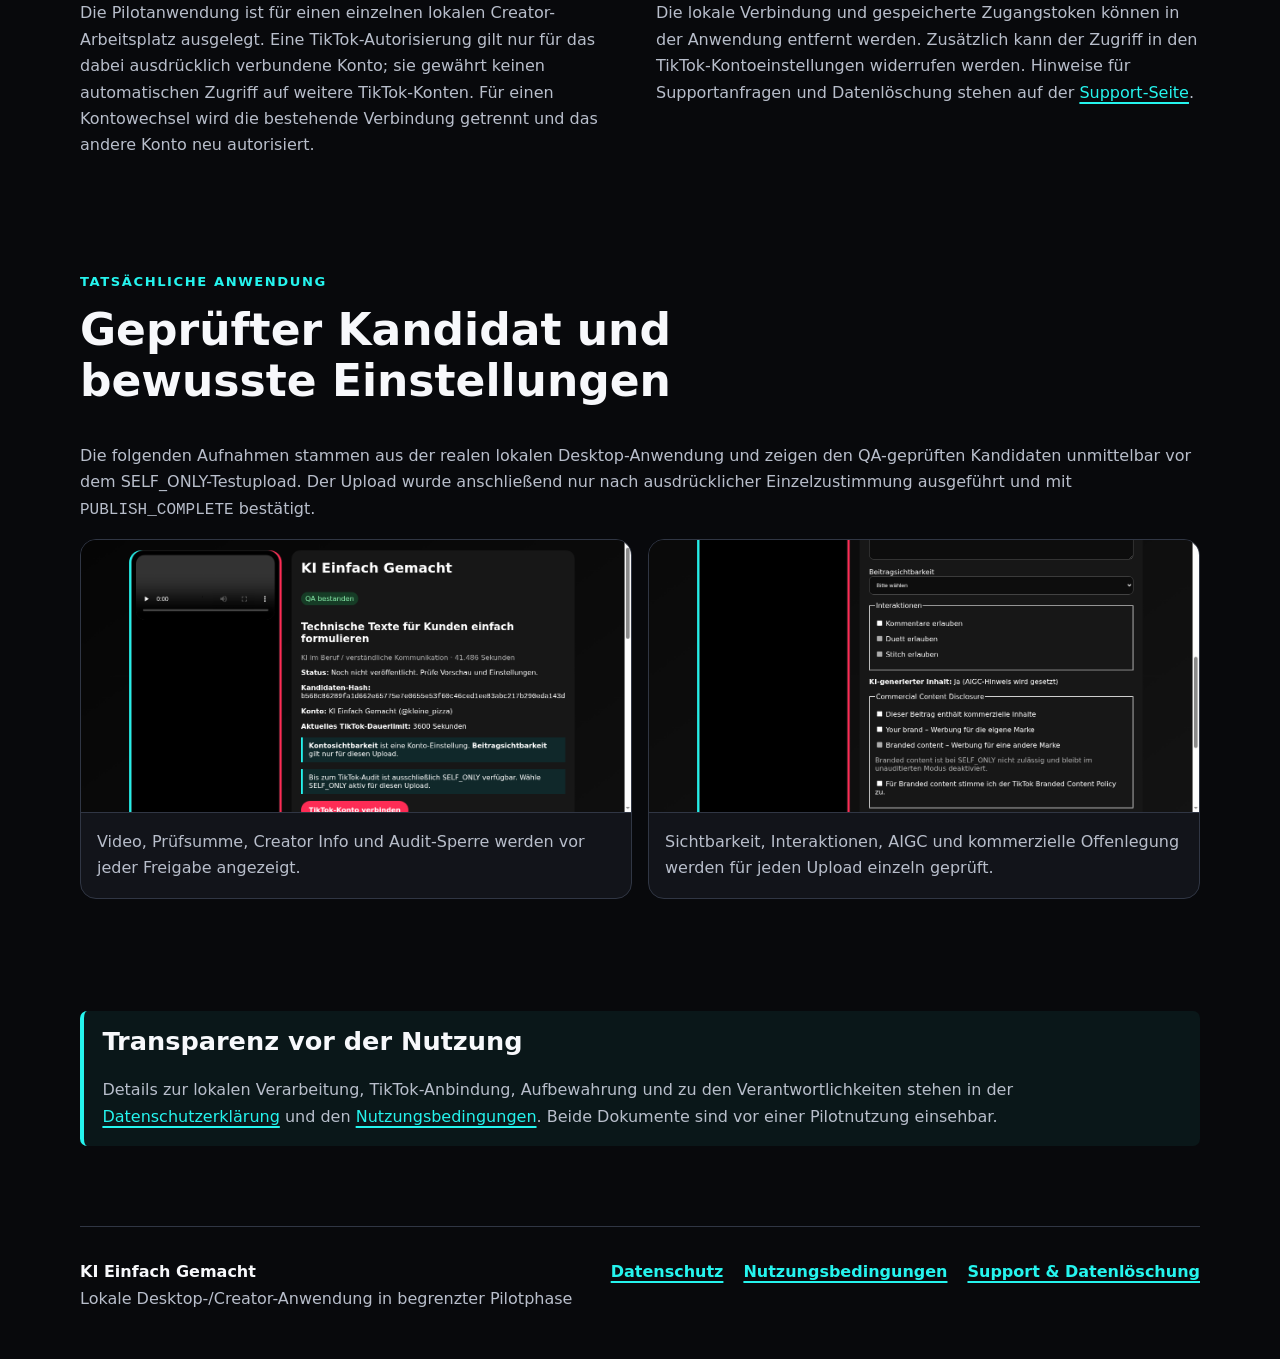
==== commit c8380f72: "docs: record verified SELF_ONLY demo upload" ====
--- a/index.html
+++ b/index.html
@@ -106,7 +106,7 @@
         <p class="eyebrow">Tatsächliche Anwendung</p>
         <h2 id="ansichten-title">Geprüfter Kandidat und bewusste Einstellungen</h2>
       </div>
-      <p>Die folgenden Aufnahmen stammen aus der realen lokalen Desktop-Anwendung. Sie zeigen einen QA-geprüften, noch nicht veröffentlichten Kandidaten sowie die nicht vorausgewählte Sichtbarkeit, Interaktionen und Inhaltskennzeichnungen.</p>
+      <p>Die folgenden Aufnahmen stammen aus der realen lokalen Desktop-Anwendung und zeigen den QA-geprüften Kandidaten unmittelbar vor dem SELF_ONLY-Testupload. Der Upload wurde anschließend nur nach ausdrücklicher Einzelzustimmung ausgeführt und mit <code>PUBLISH_COMPLETE</code> bestätigt.</p>
       <div class="screenshot-grid">
         <figure class="screenshot-card">
           <img src="assets/review-candidate.png" alt="Lokale Freigabeoberfläche mit Videovorschau, QA-Status, Creator Info und SELF_ONLY-Hinweis" loading="lazy">
